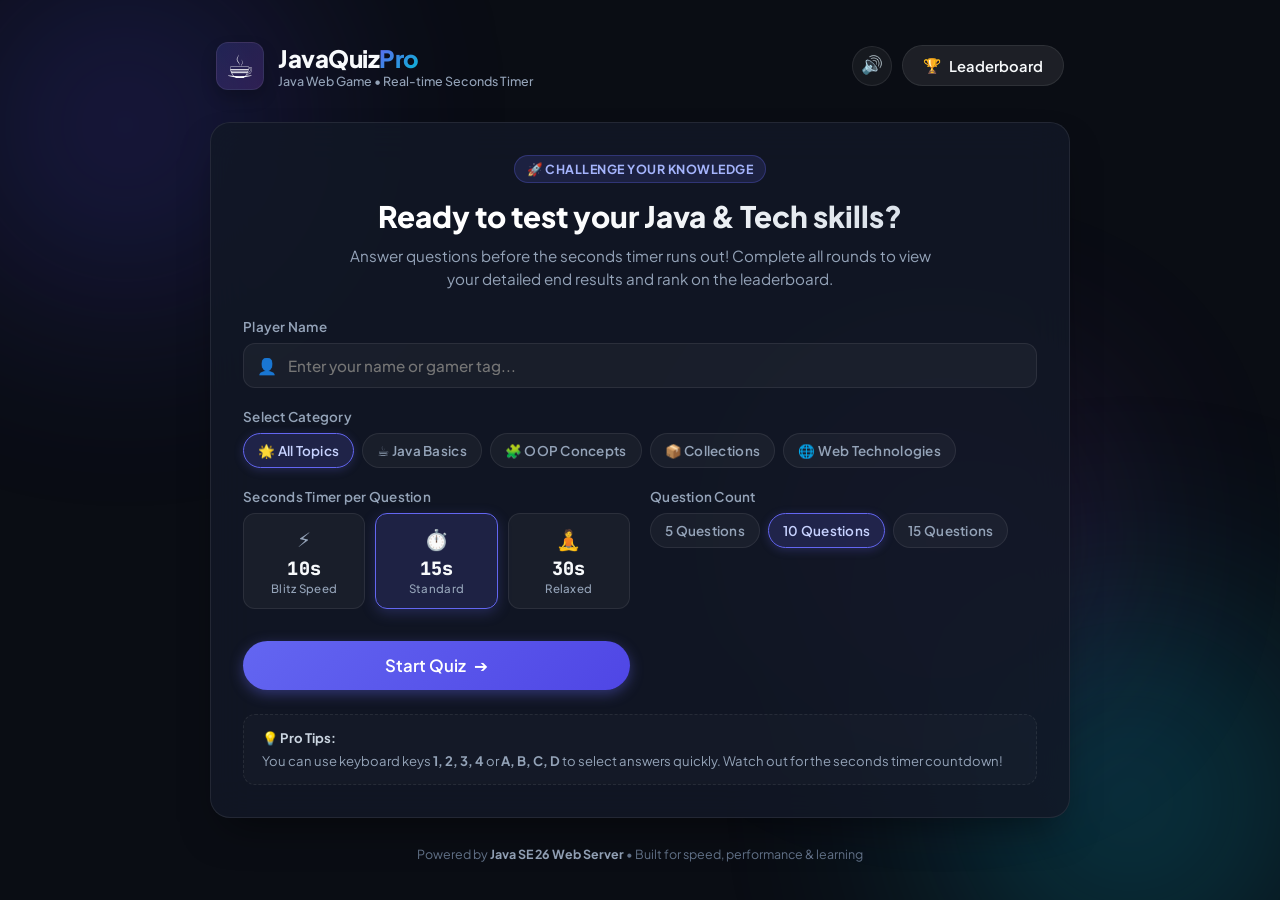
==== web/index.html @ d470b8bb "Initial commit: Java Quiz Game Web App with seconds timer and end results" ====
<!DOCTYPE html>
<html lang="en">
<head>
  <meta charset="UTF-8">
  <meta name="viewport" content="width=device-width, initial-scale=1.0">
  <title>Java Quiz Master | Interactive Web Quiz Game</title>
  <link rel="stylesheet" href="style.css">
  <link rel="preconnect" href="https://fonts.googleapis.com">
  <link rel="preconnect" href="https://fonts.gstatic.com" crossorigin>
  <link href="https://fonts.googleapis.com/css2?family=Plus+Jakarta+Sans:wght@400;500;600;700;800&family=JetBrains+Mono:wght@400;600&display=swap" rel="stylesheet">
</head>
<body>
  <!-- Background Ambient Glows -->
  <div class="ambient-glow glow-1"></div>
  <div class="ambient-glow glow-2"></div>
  <div class="ambient-glow glow-3"></div>

  <!-- Confetti Canvas -->
  <canvas id="confetti-canvas"></canvas>

  <div class="app-container">
    <!-- Header -->
    <header class="app-header">
      <div class="brand">
        <div class="brand-icon">☕</div>
        <div class="brand-text">
          <h1>JavaQuiz<span class="highlight">Pro</span></h1>
          <p class="tagline">Java Web Game • Real-time Seconds Timer</p>
        </div>
      </div>
      <div class="header-controls">
        <button id="sound-btn" class="icon-btn" title="Toggle Sound (Mute/Unmute)">
          <span class="icon" id="sound-icon">🔊</span>
        </button>
        <button id="leaderboard-btn" class="pill-btn secondary" title="View High Scores">
          <span>🏆</span> Leaderboard
        </button>
      </div>
    </header>

    <!-- Main Content Area -->
    <main class="main-card">
      
      <!-- ================= SCREEN 1: WELCOME / CONFIG ================= -->
      <section id="screen-welcome" class="screen active">
        <div class="welcome-hero">
          <span class="badge hero-badge">🚀 Challenge Your Knowledge</span>
          <h2>Ready to test your Java & Tech skills?</h2>
          <p>Answer questions before the seconds timer runs out! Complete all rounds to view your detailed end results and rank on the leaderboard.</p>
        </div>

        <form id="quiz-config-form" class="config-grid">
          <!-- Player Name -->
          <div class="config-group full-width">
            <label for="player-name">Player Name</label>
            <div class="input-wrapper">
              <span class="input-icon">👤</span>
              <input type="text" id="player-name" placeholder="Enter your name or gamer tag..." maxlength="24" autocomplete="off" required>
            </div>
          </div>

          <!-- Category Selection -->
          <div class="config-group full-width">
            <label>Select Category</label>
            <div class="category-chips" id="category-selector">
              <label class="chip">
                <input type="radio" name="category" value="All" checked>
                <span class="chip-label">🌟 All Topics</span>
              </label>
              <label class="chip">
                <input type="radio" name="category" value="Java Basics">
                <span class="chip-label">☕ Java Basics</span>
              </label>
              <label class="chip">
                <input type="radio" name="category" value="OOP Concepts">
                <span class="chip-label">🧩 OOP Concepts</span>
              </label>
              <label class="chip">
                <input type="radio" name="category" value="Collections">
                <span class="chip-label">📦 Collections</span>
              </label>
              <label class="chip">
                <input type="radio" name="category" value="Web Technologies">
                <span class="chip-label">🌐 Web Technologies</span>
              </label>
            </div>
          </div>

          <!-- Timer Setting -->
          <div class="config-group">
            <label>Seconds Timer per Question</label>
            <div class="timer-mode-selector">
              <label class="timer-card">
                <input type="radio" name="timer-seconds" value="10">
                <div class="card-inner">
                  <span class="timer-icon">⚡</span>
                  <span class="timer-time">10s</span>
                  <span class="timer-desc">Blitz Speed</span>
                </div>
              </label>
              <label class="timer-card">
                <input type="radio" name="timer-seconds" value="15" checked>
                <div class="card-inner">
                  <span class="timer-icon">⏱️</span>
                  <span class="timer-time">15s</span>
                  <span class="timer-desc">Standard</span>
                </div>
              </label>
              <label class="timer-card">
                <input type="radio" name="timer-seconds" value="30">
                <div class="card-inner">
                  <span class="timer-icon">🧘</span>
                  <span class="timer-time">30s</span>
                  <span class="timer-desc">Relaxed</span>
                </div>
              </label>
            </div>
          </div>

          <!-- Question Count -->
          <div class="config-group">
            <label>Question Count</label>
            <div class="count-selector">
              <label class="chip count-chip">
                <input type="radio" name="question-count" value="5">
                <span class="chip-label">5 Questions</span>
              </label>
              <label class="chip count-chip">
                <input type="radio" name="question-count" value="10" checked>
                <span class="chip-label">10 Questions</span>
              </label>
              <label class="chip count-chip">
                <input type="radio" name="question-count" value="15">
                <span class="chip-label">15 Questions</span>
              </label>
            </div>
          </div>

          <!-- Submit Button -->
          <div class="action-row full-width">
            <button type="submit" id="start-btn" class="pill-btn primary pulse-btn">
              <span>Start Quiz</span> <span class="arrow">➔</span>
            </button>
          </div>
        </form>

        <div class="tips-box">
          <div class="tips-title">💡 Pro Tips:</div>
          <p>You can use keyboard keys <strong>1, 2, 3, 4</strong> or <strong>A, B, C, D</strong> to select answers quickly. Watch out for the seconds timer countdown!</p>
        </div>
      </section>

      <!-- ================= SCREEN 2: ACTIVE QUIZ ================= -->
      <section id="screen-quiz" class="screen">
        <!-- Top Status Bar -->
        <div class="quiz-top-bar">
          <div class="progress-info">
            <span class="badge" id="quiz-category-badge">Java Basics</span>
            <span class="question-tracker">Question <strong id="current-q-num">1</strong> / <span id="total-q-num">10</span></span>
          </div>

          <!-- Seconds Timer Ring -->
          <div class="timer-container" id="timer-box" title="Remaining Seconds">
            <svg class="timer-svg" viewBox="0 0 80 80">
              <circle class="timer-circle-bg" cx="40" cy="40" r="34"></circle>
              <circle id="timer-progress-circle" class="timer-circle-fg" cx="40" cy="40" r="34"></circle>
            </svg>
            <div class="timer-center-text">
              <span id="timer-seconds-display">15</span>
              <span class="timer-unit">sec</span>
            </div>
          </div>

          <!-- Current Score Counter -->
          <div class="score-tracker">
            <span class="score-label">Score</span>
            <span class="score-value" id="live-score">0</span>
          </div>
        </div>

        <!-- Overall Progress Bar -->
        <div class="progress-bar-container">
          <div class="progress-bar-fill" id="progress-bar-fill" style="width: 0%"></div>
        </div>

        <!-- Question Card -->
        <div class="question-card">
          <div class="question-content">
            <h3 id="question-text">Loading question...</h3>
          </div>

          <!-- Options Container -->
          <div class="options-grid" id="options-container">
            <!-- Dynamically populated options -->
          </div>

          <!-- Explanation Banner (Shown after answering or timeout) -->
          <div id="explanation-box" class="explanation-box hidden">
            <div class="explanation-header">
              <span id="explanation-icon">💡</span>
              <span id="explanation-title">Explanation</span>
            </div>
            <p id="explanation-text"></p>
          </div>
        </div>

        <!-- Quiz Footer Controls -->
        <div class="quiz-footer">
          <div class="quiz-hint" id="quiz-hint-text">
            <span>⌨️ Press 1-4 or click an option</span>
          </div>
          <button id="next-btn" class="pill-btn primary" disabled>
            <span id="next-btn-text">Next Question</span> <span class="arrow">➔</span>
          </button>
        </div>
      </section>

      <!-- ================= SCREEN 3: END RESULT ================= -->
      <section id="screen-result" class="screen">
        <div class="result-header">
          <div class="result-badge-container">
            <div class="result-trophy" id="result-trophy-emoji">🏆</div>
          </div>
          <h2 id="result-title">Quiz Completed!</h2>
          <p id="result-subtitle">Here is your complete performance breakdown.</p>
        </div>

        <!-- Result Circle & Performance -->
        <div class="result-score-overview">
          <div class="result-circle-box">
            <svg class="result-svg" viewBox="0 0 140 140">
              <circle class="result-circle-bg" cx="70" cy="70" r="58"></circle>
              <circle id="result-circle-fg" class="result-circle-fg" cx="70" cy="70" r="58"></circle>
            </svg>
            <div class="result-circle-content">
              <span id="result-percentage-display" class="percent-val">0%</span>
              <span class="percent-label">Accuracy</span>
            </div>
          </div>

          <div class="result-summary-text">
            <div class="player-greeting">Well done, <strong id="result-player-name">Player</strong>!</div>
            <div class="performance-tag" id="performance-tag">Java Master</div>
            <p id="performance-feedback">You demonstrated deep understanding of the concepts!</p>
          </div>
        </div>

        <!-- Result Stats Cards -->
        <div class="stats-grid">
          <div class="stat-card">
            <span class="stat-icon">🎯</span>
            <div class="stat-info">
              <span class="stat-value" id="stat-score">0 / 0</span>
              <span class="stat-label">Final Score</span>
            </div>
          </div>
          <div class="stat-card correct">
            <span class="stat-icon">✅</span>
            <div class="stat-info">
              <span class="stat-value" id="stat-correct">0</span>
              <span class="stat-label">Correct</span>
            </div>
          </div>
          <div class="stat-card wrong">
            <span class="stat-icon">❌</span>
            <div class="stat-info">
              <span class="stat-value" id="stat-wrong">0</span>
              <span class="stat-label">Incorrect</span>
            </div>
          </div>
          <div class="stat-card timeout">
            <span class="stat-icon">⏰</span>
            <div class="stat-info">
              <span class="stat-value" id="stat-timeout">0</span>
              <span class="stat-label">Timed Out</span>
            </div>
          </div>
          <div class="stat-card">
            <span class="stat-icon">⏱️</span>
            <div class="stat-info">
              <span class="stat-value" id="stat-total-time">0s</span>
              <span class="stat-label">Total Time</span>
            </div>
          </div>
          <div class="stat-card">
            <span class="stat-icon">⚡</span>
            <div class="stat-info">
              <span class="stat-value" id="stat-avg-time">0s</span>
              <span class="stat-label">Avg / Question</span>
            </div>
          </div>
        </div>

        <!-- Result Actions -->
        <div class="result-actions">
          <button id="restart-btn" class="pill-btn primary">
            <span>🔄 Play Again</span>
          </button>
          <button id="toggle-review-btn" class="pill-btn secondary">
            <span>📝 Review Answers</span>
          </button>
          <button id="share-result-btn" class="pill-btn outline">
            <span>📋 Copy Result</span>
          </button>
        </div>

        <!-- Detailed Review Section -->
        <div id="review-container" class="review-container hidden">
          <h3 class="review-title">📋 Question-by-Question Detailed Review</h3>
          <div id="review-list" class="review-list">
            <!-- Dynamically populated question reviews -->
          </div>
        </div>
      </section>

    </main>

    <!-- Leaderboard Modal -->
    <div id="leaderboard-modal" class="modal-overlay hidden">
      <div class="modal-box">
        <div class="modal-header">
          <div class="modal-title">
            <span>🏆</span> Top Hall of Fame
          </div>
          <button id="close-modal-btn" class="icon-btn close-btn" title="Close">&times;</button>
        </div>
        <div class="modal-body">
          <table class="leaderboard-table">
            <thead>
              <tr>
                <th>Rank</th>
                <th>Player</th>
                <th>Category</th>
                <th>Score</th>
                <th>Time</th>
              </tr>
            </thead>
            <tbody id="leaderboard-rows">
              <tr><td colspan="5" style="text-align:center">Loading scores...</td></tr>
            </tbody>
          </table>
        </div>
        <div class="modal-footer">
          <button id="refresh-leaderboard-btn" class="pill-btn outline small">🔄 Refresh</button>
          <button id="modal-ok-btn" class="pill-btn primary small">Done</button>
        </div>
      </div>
    </div>

    <!-- Toast Notification -->
    <div id="toast" class="toast hidden">Score copied to clipboard!</div>

    <!-- Footer -->
    <footer class="app-footer">
      <p>Powered by <strong>Java SE 26 Web Server</strong> • Built for speed, performance & learning</p>
    </footer>
  </div>

  <script src="app.js"></script>
</body>
</html>
---- web/style.css ----
/* ===================================================
   JAVA QUIZ MASTER - MODERN RESPONSIVE STYLESHEET
   =================================================== */

:root {
  --bg-dark: #0a0d14;
  --bg-card: rgba(18, 24, 38, 0.85);
  --bg-card-hover: rgba(26, 35, 55, 0.95);
  --border-card: rgba(255, 255, 255, 0.08);
  --border-focus: #6366f1;

  --primary: #6366f1;
  --primary-hover: #4f46e5;
  --primary-glow: rgba(99, 102, 241, 0.4);

  --accent-cyan: #06b6d4;
  --accent-purple: #a855f7;

  --success: #10b981;
  --success-glow: rgba(16, 185, 129, 0.35);
  --success-bg: rgba(16, 185, 129, 0.12);

  --danger: #ef4444;
  --danger-glow: rgba(239, 68, 68, 0.35);
  --danger-bg: rgba(239, 68, 68, 0.12);

  --warning: #f59e0b;
  --warning-bg: rgba(245, 158, 11, 0.12);

  --text-main: #f8fafc;
  --text-muted: #94a3b8;
  --text-dim: #64748b;

  --font-sans: 'Plus Jakarta Sans', system-ui, -apple-system, sans-serif;
  --font-mono: 'JetBrains Mono', monospace;
  --radius-lg: 20px;
  --radius-md: 12px;
  --radius-sm: 8px;
  --radius-full: 9999px;
  --transition: all 0.25s cubic-bezier(0.4, 0, 0.2, 1);
}

*, *::before, *::after {
  box-sizing: border-box;
  margin: 0;
  padding: 0;
}

body {
  font-family: var(--font-sans);
  background-color: var(--bg-dark);
  color: var(--text-main);
  min-height: 100vh;
  display: flex;
  justify-content: center;
  align-items: center;
  padding: 24px 16px;
  overflow-x: hidden;
  position: relative;
}

/* Background Ambient Glows */
.ambient-glow {
  position: fixed;
  border-radius: 50%;
  filter: blur(120px);
  pointer-events: none;
  z-index: 0;
  opacity: 0.45;
}

.glow-1 {
  width: 450px;
  height: 450px;
  background: radial-gradient(circle, #4f46e5 0%, transparent 70%);
  top: -100px;
  left: -100px;
}

.glow-2 {
  width: 500px;
  height: 500px;
  background: radial-gradient(circle, #06b6d4 0%, transparent 70%);
  bottom: -150px;
  right: -100px;
}

.glow-3 {
  width: 350px;
  height: 350px;
  background: radial-gradient(circle, #a855f7 0%, transparent 70%);
  top: 40%;
  left: 60%;
}

/* Confetti Canvas */
#confetti-canvas {
  position: fixed;
  top: 0;
  left: 0;
  width: 100%;
  height: 100%;
  pointer-events: none;
  z-index: 1000;
}

/* App Container */
.app-container {
  position: relative;
  z-index: 10;
  width: 100%;
  max-width: 860px;
  display: flex;
  flex-direction: column;
  gap: 20px;
}

/* Header */
.app-header {
  display: flex;
  justify-content: space-between;
  align-items: center;
  padding: 12px 6px;
}

.brand {
  display: flex;
  align-items: center;
  gap: 14px;
}

.brand-icon {
  font-size: 2rem;
  width: 48px;
  height: 48px;
  display: flex;
  align-items: center;
  justify-content: center;
  background: linear-gradient(135deg, rgba(99, 102, 241, 0.2), rgba(168, 85, 247, 0.2));
  border: 1px solid var(--border-card);
  border-radius: var(--radius-md);
  box-shadow: 0 8px 16px rgba(0, 0, 0, 0.2);
}

.brand-text h1 {
  font-size: 1.5rem;
  font-weight: 800;
  letter-spacing: -0.02em;
}

.brand-text .highlight {
  background: linear-gradient(135deg, #6366f1, #06b6d4);
  -webkit-background-clip: text;
  -webkit-text-fill-color: transparent;
}

.brand-text .tagline {
  font-size: 0.78rem;
  color: var(--text-muted);
  font-weight: 500;
}

.header-controls {
  display: flex;
  align-items: center;
  gap: 10px;
}

/* Buttons */
.pill-btn {
  display: inline-flex;
  align-items: center;
  justify-content: center;
  gap: 8px;
  padding: 10px 20px;
  border-radius: var(--radius-full);
  font-family: var(--font-sans);
  font-size: 0.92rem;
  font-weight: 600;
  cursor: pointer;
  border: none;
  transition: var(--transition);
  outline: none;
}

.pill-btn.primary {
  background: linear-gradient(135deg, #6366f1, #4f46e5);
  color: #fff;
  box-shadow: 0 4px 14px var(--primary-glow);
}

.pill-btn.primary:hover:not(:disabled) {
  background: linear-gradient(135deg, #4f46e5, #4338ca);
  transform: translateY(-2px);
  box-shadow: 0 6px 20px rgba(99, 102, 241, 0.5);
}

.pill-btn.primary:disabled {
  opacity: 0.4;
  cursor: not-allowed;
  transform: none;
  box-shadow: none;
}

.pill-btn.secondary {
  background: rgba(255, 255, 255, 0.08);
  color: var(--text-main);
  border: 1px solid var(--border-card);
}

.pill-btn.secondary:hover {
  background: rgba(255, 255, 255, 0.14);
  border-color: rgba(255, 255, 255, 0.18);
  transform: translateY(-1px);
}

.pill-btn.outline {
  background: transparent;
  color: var(--text-muted);
  border: 1px solid var(--border-card);
}

.pill-btn.outline:hover {
  color: var(--text-main);
  border-color: var(--primary);
  background: rgba(99, 102, 241, 0.08);
}

.pill-btn.small {
  padding: 6px 14px;
  font-size: 0.82rem;
}

.pulse-btn {
  animation: pulse-glow 2.5s infinite;
}

@keyframes pulse-glow {
  0%, 100% { box-shadow: 0 4px 16px var(--primary-glow); }
  50% { box-shadow: 0 6px 26px rgba(99, 102, 241, 0.7); }
}

.icon-btn {
  width: 40px;
  height: 40px;
  border-radius: 50%;
  border: 1px solid var(--border-card);
  background: rgba(255, 255, 255, 0.05);
  color: var(--text-main);
  display: flex;
  align-items: center;
  justify-content: center;
  cursor: pointer;
  font-size: 1.1rem;
  transition: var(--transition);
}

.icon-btn:hover {
  background: rgba(255, 255, 255, 0.12);
  transform: scale(1.05);
}

/* Main Glass Card */
.main-card {
  background: var(--bg-card);
  backdrop-filter: blur(20px);
  -webkit-backdrop-filter: blur(20px);
  border: 1px solid var(--border-card);
  border-radius: var(--radius-lg);
  padding: 32px;
  box-shadow: 0 20px 40px -15px rgba(0, 0, 0, 0.5);
  min-height: 480px;
  display: flex;
  flex-direction: column;
}

/* Screens Visibility */
.screen {
  display: none;
  animation: fadeIn 0.35s cubic-bezier(0.16, 1, 0.3, 1) forwards;
}

.screen.active {
  display: block;
}

@keyframes fadeIn {
  from { opacity: 0; transform: translateY(8px); }
  to { opacity: 1; transform: translateY(0); }
}

/* Badges */
.badge {
  display: inline-flex;
  align-items: center;
  gap: 6px;
  padding: 5px 12px;
  border-radius: var(--radius-full);
  font-size: 0.78rem;
  font-weight: 700;
  text-transform: uppercase;
  letter-spacing: 0.04em;
  background: rgba(99, 102, 241, 0.15);
  color: #a5b4fc;
  border: 1px solid rgba(99, 102, 241, 0.3);
}

.hero-badge {
  margin-bottom: 14px;
}

/* SCREEN 1: WELCOME */
.welcome-hero {
  text-align: center;
  margin-bottom: 28px;
}

.welcome-hero h2 {
  font-size: 1.85rem;
  font-weight: 800;
  margin-bottom: 10px;
  background: linear-gradient(135deg, #ffffff 40%, #cbd5e1);
  -webkit-background-clip: text;
  -webkit-text-fill-color: transparent;
}

.welcome-hero p {
  color: var(--text-muted);
  font-size: 0.95rem;
  max-width: 600px;
  margin: 0 auto;
  line-height: 1.5;
}

.config-grid {
  display: grid;
  grid-template-columns: 1fr 1fr;
  gap: 20px;
}

.config-group {
  display: flex;
  flex-direction: column;
  gap: 8px;
}

.config-group.full-width {
  grid-column: 1 / -1;
}

.config-group label {
  font-size: 0.84rem;
  font-weight: 600;
  color: var(--text-muted);
  letter-spacing: 0.02em;
}

/* Input Wrapper */
.input-wrapper {
  position: relative;
  display: flex;
  align-items: center;
}

.input-icon {
  position: absolute;
  left: 14px;
  font-size: 1rem;
  pointer-events: none;
}

.input-wrapper input {
  width: 100%;
  padding: 12px 14px 12px 44px;
  background: rgba(255, 255, 255, 0.04);
  border: 1px solid var(--border-card);
  border-radius: var(--radius-md);
  color: var(--text-main);
  font-family: var(--font-sans);
  font-size: 0.95rem;
  font-weight: 500;
  transition: var(--transition);
}

.input-wrapper input:focus {
  outline: none;
  border-color: var(--primary);
  box-shadow: 0 0 0 3px rgba(99, 102, 241, 0.25);
  background: rgba(255, 255, 255, 0.07);
}

/* Chips Selection */
.category-chips, .count-selector {
  display: flex;
  flex-wrap: wrap;
  gap: 8px;
}

.chip input {
  display: none;
}

.chip-label {
  display: inline-flex;
  align-items: center;
  padding: 8px 14px;
  background: rgba(255, 255, 255, 0.04);
  border: 1px solid var(--border-card);
  border-radius: var(--radius-full);
  font-size: 0.84rem;
  font-weight: 600;
  color: var(--text-muted);
  cursor: pointer;
  transition: var(--transition);
}

.chip:hover .chip-label {
  background: rgba(255, 255, 255, 0.09);
  color: var(--text-main);
  border-color: rgba(255, 255, 255, 0.16);
}

.chip input:checked + .chip-label {
  background: rgba(99, 102, 241, 0.18);
  border-color: var(--primary);
  color: #c7d2fe;
  box-shadow: 0 2px 10px rgba(99, 102, 241, 0.25);
}

/* Timer Mode Selector */
.timer-mode-selector {
  display: grid;
  grid-template-columns: repeat(3, 1fr);
  gap: 10px;
}

.timer-card input {
  display: none;
}

.timer-card .card-inner {
  display: flex;
  flex-direction: column;
  align-items: center;
  justify-content: center;
  padding: 12px 8px;
  background: rgba(255, 255, 255, 0.04);
  border: 1px solid var(--border-card);
  border-radius: var(--radius-md);
  cursor: pointer;
  transition: var(--transition);
  text-align: center;
}

.timer-card:hover .card-inner {
  background: rgba(255, 255, 255, 0.08);
  border-color: rgba(255, 255, 255, 0.18);
}

.timer-card input:checked + .card-inner {
  background: rgba(99, 102, 241, 0.16);
  border-color: var(--primary);
  box-shadow: 0 4px 14px rgba(99, 102, 241, 0.25);
}

.timer-card .timer-icon {
  font-size: 1.25rem;
  margin-bottom: 4px;
}

.timer-card .timer-time {
  font-size: 1.15rem;
  font-weight: 800;
  color: var(--text-main);
  font-family: var(--font-mono);
}

.timer-card .timer-desc {
  font-size: 0.72rem;
  color: var(--text-muted);
  font-weight: 500;
}

.action-row {
  margin-top: 12px;
}

.action-row .pill-btn {
  width: 100%;
  padding: 14px;
  font-size: 1.05rem;
}

.tips-box {
  margin-top: 24px;
  padding: 14px 18px;
  background: rgba(255, 255, 255, 0.02);
  border: 1px dashed var(--border-card);
  border-radius: var(--radius-md);
  font-size: 0.82rem;
  color: var(--text-muted);
  line-height: 1.4;
}

.tips-title {
  color: #cbd5e1;
  font-weight: 700;
  margin-bottom: 4px;
}

/* ===================================================
   SCREEN 2: ACTIVE QUIZ & TIMER
   =================================================== */

.quiz-top-bar {
  display: flex;
  justify-content: space-between;
  align-items: center;
  margin-bottom: 16px;
  padding-bottom: 14px;
  border-bottom: 1px solid var(--border-card);
}

.progress-info {
  display: flex;
  flex-direction: column;
  gap: 6px;
}

.question-tracker {
  font-size: 0.9rem;
  color: var(--text-muted);
}

.question-tracker strong {
  color: var(--text-main);
  font-size: 1.05rem;
}

/* SECONDS TIMER RING */
.timer-container {
  position: relative;
  width: 76px;
  height: 76px;
  display: flex;
  align-items: center;
  justify-content: center;
}

.timer-svg {
  width: 100%;
  height: 100%;
  transform: rotate(-90deg);
}

.timer-circle-bg {
  fill: none;
  stroke: rgba(255, 255, 255, 0.08);
  stroke-width: 6;
}

.timer-circle-fg {
  fill: none;
  stroke: var(--success);
  stroke-width: 6;
  stroke-linecap: round;
  stroke-dasharray: 213.6; /* 2 * PI * 34 */
  stroke-dashoffset: 0;
  transition: stroke-dashoffset 0.95s linear, stroke 0.4s ease;
  filter: drop-shadow(0 0 6px var(--success-glow));
}

.timer-center-text {
  position: absolute;
  display: flex;
  flex-direction: column;
  align-items: center;
  justify-content: center;
  pointer-events: none;
}

#timer-seconds-display {
  font-size: 1.35rem;
  font-weight: 800;
  font-family: var(--font-mono);
  color: var(--text-main);
  line-height: 1;
}

.timer-unit {
  font-size: 0.65rem;
  font-weight: 600;
  color: var(--text-muted);
  text-transform: uppercase;
}

/* Timer warning states */
.timer-container.warning .timer-circle-fg {
  stroke: var(--warning);
  filter: drop-shadow(0 0 8px rgba(245, 158, 11, 0.5));
}
.timer-container.warning #timer-seconds-display {
  color: var(--warning);
}

.timer-container.danger .timer-circle-fg {
  stroke: var(--danger);
  filter: drop-shadow(0 0 12px rgba(239, 68, 68, 0.7));
}
.timer-container.danger #timer-seconds-display {
  color: var(--danger);
  animation: timer-pulse 0.6s infinite alternate;
}

@keyframes timer-pulse {
  from { transform: scale(1); }
  to { transform: scale(1.18); }
}

/* Score Tracker */
.score-tracker {
  display: flex;
  flex-direction: column;
  align-items: flex-end;
}

.score-label {
  font-size: 0.72rem;
  font-weight: 700;
  color: var(--text-muted);
  text-transform: uppercase;
  letter-spacing: 0.05em;
}

.score-value {
  font-size: 1.4rem;
  font-weight: 800;
  font-family: var(--font-mono);
  color: var(--accent-cyan);
}

/* Overall Progress Bar */
.progress-bar-container {
  width: 100%;
  height: 6px;
  background: rgba(255, 255, 255, 0.06);
  border-radius: var(--radius-full);
  margin-bottom: 24px;
  overflow: hidden;
}

.progress-bar-fill {
  height: 100%;
  background: linear-gradient(90deg, #6366f1, #06b6d4);
  border-radius: var(--radius-full);
  transition: width 0.35s ease;
}

/* Question Content */
.question-card {
  display: flex;
  flex-direction: column;
  gap: 20px;
}

.question-content h3 {
  font-size: 1.25rem;
  font-weight: 700;
  line-height: 1.45;
  color: #ffffff;
}

/* Options Grid */
.options-grid {
  display: grid;
  grid-template-columns: 1fr;
  gap: 12px;
}

.option-btn {
  display: flex;
  align-items: center;
  gap: 14px;
  padding: 14px 18px;
  background: rgba(255, 255, 255, 0.035);
  border: 1px solid var(--border-card);
  border-radius: var(--radius-md);
  color: var(--text-main);
  font-family: var(--font-sans);
  font-size: 0.95rem;
  font-weight: 500;
  cursor: pointer;
  text-align: left;
  transition: var(--transition);
  position: relative;
  overflow: hidden;
}

.option-btn:hover:not(:disabled) {
  background: var(--bg-card-hover);
  border-color: rgba(99, 102, 241, 0.4);
  transform: translateX(4px);
}

.option-letter {
  display: inline-flex;
  align-items: center;
  justify-content: center;
  width: 32px;
  height: 32px;
  background: rgba(255, 255, 255, 0.08);
  border-radius: 50%;
  font-weight: 700;
  font-size: 0.85rem;
  font-family: var(--font-mono);
  color: #c7d2fe;
  flex-shrink: 0;
  transition: var(--transition);
}

.option-text {
  flex-grow: 1;
  line-height: 1.35;
}

.option-status-icon {
  font-size: 1.2rem;
  opacity: 0;
  transform: scale(0.5);
  transition: var(--transition);
}

/* Option States */
.option-btn.correct {
  background: var(--success-bg) !important;
  border-color: var(--success) !important;
  box-shadow: 0 0 16px var(--success-glow);
}
.option-btn.correct .option-letter {
  background: var(--success);
  color: #ffffff;
}
.option-btn.correct .option-status-icon {
  opacity: 1;
  transform: scale(1);
  color: var(--success);
}

.option-btn.wrong {
  background: var(--danger-bg) !important;
  border-color: var(--danger) !important;
  box-shadow: 0 0 16px var(--danger-glow);
}
.option-btn.wrong .option-letter {
  background: var(--danger);
  color: #ffffff;
}
.option-btn.wrong .option-status-icon {
  opacity: 1;
  transform: scale(1);
  color: var(--danger);
}

.option-btn:disabled {
  cursor: default;
}

/* Explanation Box */
.explanation-box {
  padding: 16px;
  background: rgba(99, 102, 241, 0.08);
  border-left: 4px solid var(--primary);
  border-radius: var(--radius-sm);
  font-size: 0.88rem;
  line-height: 1.5;
  color: #e2e8f0;
  animation: fadeIn 0.3s ease;
}

.explanation-header {
  display: flex;
  align-items: center;
  gap: 8px;
  font-weight: 700;
  color: #a5b4fc;
  margin-bottom: 6px;
  font-size: 0.82rem;
  text-transform: uppercase;
  letter-spacing: 0.04em;
}

/* Quiz Footer Controls */
.quiz-footer {
  display: flex;
  justify-content: space-between;
  align-items: center;
  margin-top: 24px;
  padding-top: 18px;
  border-top: 1px solid var(--border-card);
}

.quiz-hint {
  font-size: 0.82rem;
  color: var(--text-dim);
}

/* ===================================================
   SCREEN 3: END RESULT
   =================================================== */

.result-header {
  text-align: center;
  margin-bottom: 24px;
}

.result-badge-container {
  display: inline-flex;
  margin-bottom: 12px;
}

.result-trophy {
  font-size: 3.5rem;
  filter: drop-shadow(0 6px 14px rgba(245, 158, 11, 0.4));
  animation: bounce 2s infinite ease-in-out;
}

@keyframes bounce {
  0%, 100% { transform: translateY(0); }
  50% { transform: translateY(-8px); }
}

.result-header h2 {
  font-size: 2rem;
  font-weight: 800;
  background: linear-gradient(135deg, #ffffff 40%, #cbd5e1);
  -webkit-background-clip: text;
  -webkit-text-fill-color: transparent;
  margin-bottom: 6px;
}

.result-header p {
  color: var(--text-muted);
  font-size: 0.92rem;
}

/* Result Score Overview */
.result-score-overview {
  display: flex;
  align-items: center;
  justify-content: center;
  gap: 32px;
  padding: 24px;
  background: rgba(255, 255, 255, 0.03);
  border: 1px solid var(--border-card);
  border-radius: var(--radius-lg);
  margin-bottom: 24px;
}

.result-circle-box {
  position: relative;
  width: 140px;
  height: 140px;
  flex-shrink: 0;
}

.result-svg {
  width: 100%;
  height: 100%;
  transform: rotate(-90deg);
}

.result-circle-bg {
  fill: none;
  stroke: rgba(255, 255, 255, 0.08);
  stroke-width: 10;
}

.result-circle-fg {
  fill: none;
  stroke: var(--primary);
  stroke-width: 10;
  stroke-linecap: round;
  stroke-dasharray: 364.4; /* 2 * PI * 58 */
  stroke-dashoffset: 364.4;
  transition: stroke-dashoffset 1.4s cubic-bezier(0.16, 1, 0.3, 1), stroke 0.4s ease;
  filter: drop-shadow(0 0 12px var(--primary-glow));
}

.result-circle-content {
  position: absolute;
  top: 0;
  left: 0;
  width: 100%;
  height: 100%;
  display: flex;
  flex-direction: column;
  align-items: center;
  justify-content: center;
}

.percent-val {
  font-size: 1.9rem;
  font-weight: 800;
  font-family: var(--font-mono);
  color: #ffffff;
  line-height: 1;
}

.percent-label {
  font-size: 0.72rem;
  font-weight: 600;
  color: var(--text-muted);
  text-transform: uppercase;
  margin-top: 4px;
}

.result-summary-text {
  display: flex;
  flex-direction: column;
  gap: 8px;
}

.player-greeting {
  font-size: 1.1rem;
  color: #cbd5e1;
}

.performance-tag {
  display: inline-block;
  align-self: flex-start;
  font-size: 0.85rem;
  font-weight: 800;
  text-transform: uppercase;
  letter-spacing: 0.05em;
  padding: 4px 12px;
  border-radius: var(--radius-full);
  background: linear-gradient(135deg, rgba(99, 102, 241, 0.3), rgba(6, 182, 212, 0.3));
  border: 1px solid rgba(99, 102, 241, 0.4);
  color: #e0e7ff;
}

#performance-feedback {
  font-size: 0.9rem;
  color: var(--text-muted);
  line-height: 1.45;
}

/* Stats Grid */
.stats-grid {
  display: grid;
  grid-template-columns: repeat(3, 1fr);
  gap: 14px;
  margin-bottom: 24px;
}

.stat-card {
  display: flex;
  align-items: center;
  gap: 12px;
  padding: 14px;
  background: rgba(255, 255, 255, 0.03);
  border: 1px solid var(--border-card);
  border-radius: var(--radius-md);
}

.stat-card .stat-icon {
  font-size: 1.4rem;
}

.stat-card .stat-info {
  display: flex;
  flex-direction: column;
}

.stat-card .stat-value {
  font-size: 1.15rem;
  font-weight: 800;
  font-family: var(--font-mono);
  color: #ffffff;
}

.stat-card.correct .stat-value { color: var(--success); }
.stat-card.wrong .stat-value { color: var(--danger); }
.stat-card.timeout .stat-value { color: var(--warning); }

.stat-card .stat-label {
  font-size: 0.72rem;
  color: var(--text-muted);
  font-weight: 500;
}

/* Result Actions */
.result-actions {
  display: flex;
  gap: 12px;
  justify-content: center;
  flex-wrap: wrap;
}

.result-actions .pill-btn {
  flex: 1;
  min-width: 170px;
  padding: 12px 20px;
}

/* Review Section */
.review-container {
  margin-top: 28px;
  padding-top: 24px;
  border-top: 1px solid var(--border-card);
  animation: fadeIn 0.3s ease;
}

.review-title {
  font-size: 1.15rem;
  font-weight: 700;
  margin-bottom: 16px;
  color: #cbd5e1;
}

.review-list {
  display: flex;
  flex-direction: column;
  gap: 14px;
}

.review-item {
  padding: 16px;
  background: rgba(255, 255, 255, 0.025);
  border: 1px solid var(--border-card);
  border-radius: var(--radius-md);
  display: flex;
  flex-direction: column;
  gap: 10px;
}

.review-item.correct { border-left: 4px solid var(--success); }
.review-item.wrong { border-left: 4px solid var(--danger); }
.review-item.timeout { border-left: 4px solid var(--warning); }

.review-top {
  display: flex;
  justify-content: space-between;
  align-items: center;
}

.review-q-num {
  font-size: 0.8rem;
  font-weight: 700;
  color: var(--text-muted);
  text-transform: uppercase;
}

.review-badge {
  font-size: 0.75rem;
  font-weight: 700;
  padding: 2px 10px;
  border-radius: var(--radius-full);
}

.review-badge.correct { background: var(--success-bg); color: var(--success); }
.review-badge.wrong { background: var(--danger-bg); color: var(--danger); }
.review-badge.timeout { background: var(--warning-bg); color: var(--warning); }

.review-question {
  font-size: 0.95rem;
  font-weight: 600;
  color: #ffffff;
}

.review-answers {
  display: flex;
  flex-direction: column;
  gap: 4px;
  font-size: 0.85rem;
}

.review-answer-row {
  display: flex;
  gap: 6px;
}

.review-answer-row strong {
  min-width: 100px;
  color: var(--text-muted);
}

.review-exp {
  font-size: 0.82rem;
  color: var(--text-muted);
  background: rgba(0, 0, 0, 0.2);
  padding: 8px 12px;
  border-radius: var(--radius-sm);
  line-height: 1.4;
}

/* ===================================================
   MODAL & TOAST
   =================================================== */

.modal-overlay {
  position: fixed;
  top: 0;
  left: 0;
  width: 100%;
  height: 100%;
  background: rgba(0, 0, 0, 0.7);
  backdrop-filter: blur(8px);
  display: flex;
  align-items: center;
  justify-content: center;
  z-index: 2000;
  padding: 16px;
  animation: fadeIn 0.2s ease;
}

.modal-box {
  background: #141b2d;
  border: 1px solid var(--border-card);
  border-radius: var(--radius-lg);
  width: 100%;
  max-width: 560px;
  box-shadow: 0 25px 50px -12px rgba(0, 0, 0, 0.7);
  overflow: hidden;
}

.modal-header {
  display: flex;
  justify-content: space-between;
  align-items: center;
  padding: 18px 24px;
  border-bottom: 1px solid var(--border-card);
}

.modal-title {
  display: flex;
  align-items: center;
  gap: 8px;
  font-size: 1.15rem;
  font-weight: 700;
  color: #ffffff;
}

.close-btn {
  font-size: 1.4rem;
  border: none;
  background: transparent;
  color: var(--text-muted);
}

.close-btn:hover {
  color: #ffffff;
}

.modal-body {
  padding: 16px 24px;
  max-height: 380px;
  overflow-y: auto;
}

.leaderboard-table {
  width: 100%;
  border-collapse: collapse;
  font-size: 0.88rem;
}

.leaderboard-table th {
  text-align: left;
  padding: 10px 8px;
  color: var(--text-muted);
  font-size: 0.75rem;
  text-transform: uppercase;
  letter-spacing: 0.05em;
  border-bottom: 1px solid var(--border-card);
}

.leaderboard-table td {
  padding: 12px 8px;
  border-bottom: 1px solid rgba(255, 255, 255, 0.04);
}

.leaderboard-table tr:hover td {
  background: rgba(255, 255, 255, 0.02);
}

.modal-footer {
  display: flex;
  justify-content: space-between;
  padding: 14px 24px;
  border-top: 1px solid var(--border-card);
  background: rgba(0, 0, 0, 0.15);
}

/* Toast */
.toast {
  position: fixed;
  bottom: 24px;
  left: 50%;
  transform: translateX(-50%);
  background: #1e293b;
  color: #ffffff;
  padding: 12px 24px;
  border-radius: var(--radius-full);
  font-size: 0.88rem;
  font-weight: 600;
  border: 1px solid rgba(255, 255, 255, 0.1);
  box-shadow: 0 10px 25px rgba(0, 0, 0, 0.4);
  z-index: 3000;
  animation: toastIn 0.3s cubic-bezier(0.16, 1, 0.3, 1);
}

@keyframes toastIn {
  from { opacity: 0; transform: translate(-50%, 15px); }
  to { opacity: 1; transform: translate(-50%, 0); }
}

/* Footer */
.app-footer {
  text-align: center;
  font-size: 0.78rem;
  color: var(--text-dim);
  padding: 8px 0;
}

.app-footer strong {
  color: var(--text-muted);
}

.hidden {
  display: none !important;
}

/* ===================================================
   RESPONSIVE DESIGN (Tablets & Mobile)
   =================================================== */

@media (max-width: 640px) {
  body {
    padding: 12px 8px;
  }

  .main-card {
    padding: 20px 16px;
    border-radius: var(--radius-md);
  }

  .config-grid {
    grid-template-columns: 1fr;
  }

  .stats-grid {
    grid-template-columns: repeat(2, 1fr);
  }

  .result-score-overview {
    flex-direction: column;
    text-align: center;
    gap: 16px;
  }

  .performance-tag {
    align-self: center;
  }

  .result-actions .pill-btn {
    width: 100%;
  }

  .quiz-top-bar {
    align-items: flex-start;
  }
}
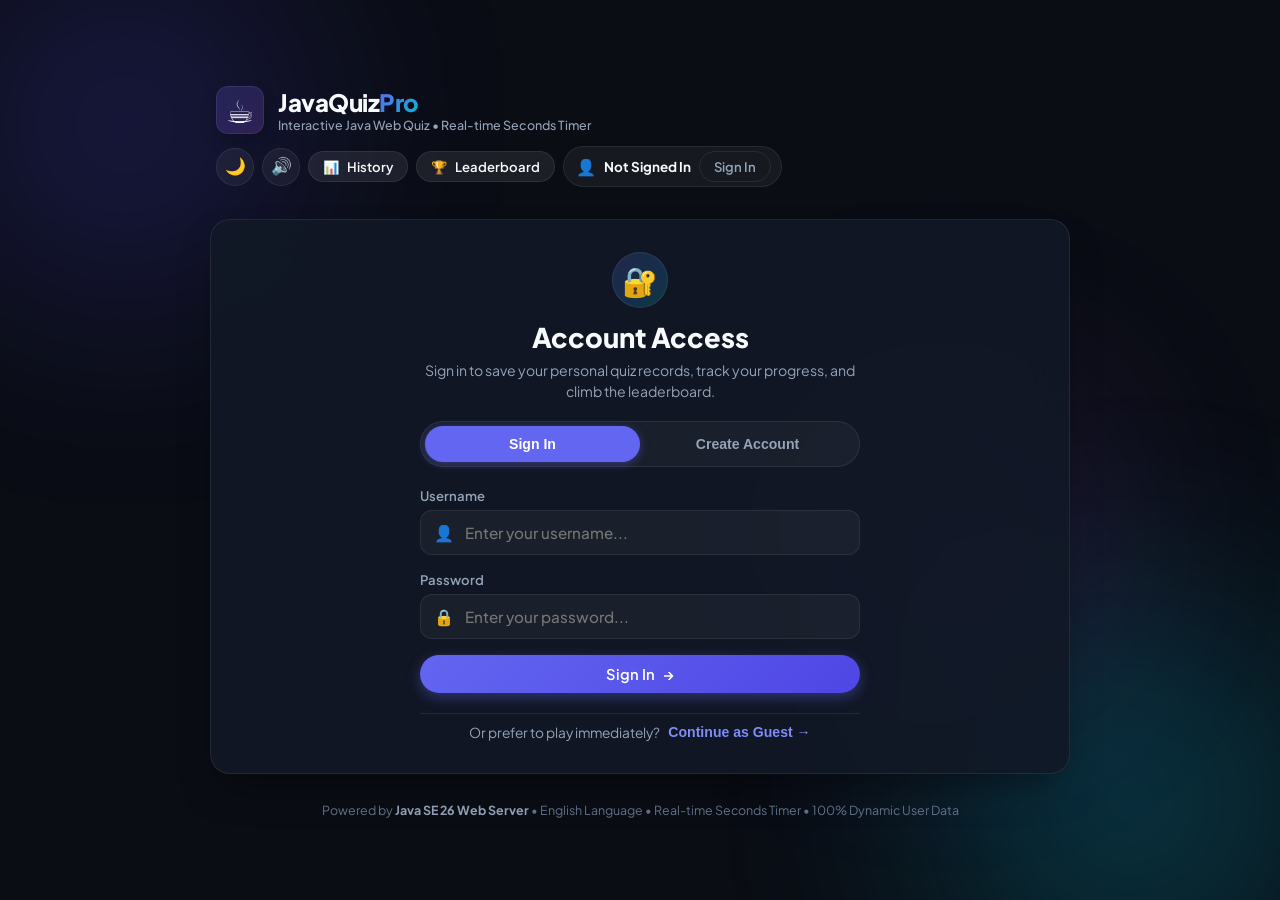
==== commit f2bedccb: "Add Login & Register system, remove pre-loaded dummy data, strictly English UI, and add theme toggle" ====
--- a/web/index.html
+++ b/web/index.html
@@ -3,14 +3,14 @@
 <head>
   <meta charset="UTF-8">
   <meta name="viewport" content="width=device-width, initial-scale=1.0">
-  <title>Java Quiz Master | Interactive Web Quiz Game</title>
+  <title>JavaQuiz Pro | Interactive Java Quiz Game</title>
   <link rel="stylesheet" href="style.css">
   <link rel="preconnect" href="https://fonts.googleapis.com">
   <link rel="preconnect" href="https://fonts.gstatic.com" crossorigin>
   <link href="https://fonts.googleapis.com/css2?family=Plus+Jakarta+Sans:wght@400;500;600;700;800&family=JetBrains+Mono:wght@400;600&display=swap" rel="stylesheet">
 </head>
 <body>
-  <!-- Background Ambient Glows -->
+  <!-- Ambient Background Glows -->
   <div class="ambient-glow glow-1"></div>
   <div class="ambient-glow glow-2"></div>
   <div class="ambient-glow glow-3"></div>
@@ -21,44 +21,158 @@
   <div class="app-container">
     <!-- Header -->
     <header class="app-header">
-      <div class="brand">
+      <div class="brand" id="brand-home" style="cursor: pointer;" title="Back to Home">
         <div class="brand-icon">☕</div>
         <div class="brand-text">
           <h1>JavaQuiz<span class="highlight">Pro</span></h1>
-          <p class="tagline">Java Web Game • Real-time Seconds Timer</p>
+          <p class="tagline">Interactive Java Web Quiz &bull; Real-time Seconds Timer</p>
         </div>
       </div>
+
       <div class="header-controls">
+        <!-- Theme Toggle -->
+        <button id="theme-btn" class="icon-btn" title="Toggle Light / Dark Mode">
+          <span id="theme-icon">🌙</span>
+        </button>
+
+        <!-- Sound Toggle -->
         <button id="sound-btn" class="icon-btn" title="Toggle Sound (Mute/Unmute)">
           <span class="icon" id="sound-icon">🔊</span>
         </button>
-        <button id="leaderboard-btn" class="pill-btn secondary" title="View High Scores">
+
+        <!-- History Button -->
+        <button id="history-btn" class="pill-btn secondary small" title="View Personal Quiz History">
+          <span>📊</span> History
+        </button>
+
+        <!-- Leaderboard Button -->
+        <button id="leaderboard-btn" class="pill-btn secondary small" title="View Global Leaderboard">
           <span>🏆</span> Leaderboard
         </button>
+
+        <!-- User Profile Pill -->
+        <div id="user-pill" class="user-pill">
+          <span class="user-avatar" id="user-avatar">👤</span>
+          <span class="user-name-label" id="user-name-display">Guest</span>
+          <button id="auth-action-btn" class="pill-btn outline small" title="Sign In or Sign Out">
+            <span id="auth-action-text">Sign In</span>
+          </button>
+        </div>
       </div>
     </header>
 
-    <!-- Main Content Area -->
+    <!-- Main Content Card -->
     <main class="main-card">
-      
-      <!-- ================= SCREEN 1: WELCOME / CONFIG ================= -->
+
+      <!-- ================= SCREEN 0: AUTHENTICATION (LOGIN & REGISTER) ================= -->
+      <section id="screen-auth" class="screen">
+        <div class="auth-card">
+          <div class="auth-header">
+            <div class="auth-icon-badge">🔐</div>
+            <h2>Account Access</h2>
+            <p>Sign in to save your personal quiz records, track your progress, and climb the leaderboard.</p>
+          </div>
+
+          <!-- Auth Tabs -->
+          <div class="auth-tabs">
+            <button id="tab-login" class="auth-tab active">Sign In</button>
+            <button id="tab-register" class="auth-tab">Create Account</button>
+          </div>
+
+          <!-- Alert Notice Box -->
+          <div id="auth-alert" class="auth-alert hidden"></div>
+
+          <!-- Sign In Form -->
+          <form id="login-form" class="auth-form">
+            <div class="form-group">
+              <label for="login-username">Username</label>
+              <div class="input-wrapper">
+                <span class="input-icon">👤</span>
+                <input type="text" id="login-username" placeholder="Enter your username..." autocomplete="username" required>
+              </div>
+            </div>
+
+            <div class="form-group">
+              <label for="login-password">Password</label>
+              <div class="input-wrapper">
+                <span class="input-icon">🔒</span>
+                <input type="password" id="login-password" placeholder="Enter your password..." autocomplete="current-password" required>
+              </div>
+            </div>
+
+            <button type="submit" class="pill-btn primary full-width">
+              <span>Sign In</span> <span class="arrow">&rarr;</span>
+            </button>
+          </form>
+
+          <!-- Register Form -->
+          <form id="register-form" class="auth-form hidden">
+            <div class="form-group">
+              <label for="reg-username">Username</label>
+              <div class="input-wrapper">
+                <span class="input-icon">👤</span>
+                <input type="text" id="reg-username" placeholder="At least 3 characters..." autocomplete="username" required minlength="3">
+              </div>
+            </div>
+
+            <div class="form-group">
+              <label for="reg-name">Display Name (Full Name)</label>
+              <div class="input-wrapper">
+                <span class="input-icon">🏷️</span>
+                <input type="text" id="reg-name" placeholder="How you want to be called..." required>
+              </div>
+            </div>
+
+            <div class="form-group">
+              <label for="reg-password">Password</label>
+              <div class="input-wrapper">
+                <span class="input-icon">🔒</span>
+                <input type="password" id="reg-password" placeholder="At least 4 characters..." autocomplete="new-password" required minlength="4">
+              </div>
+            </div>
+
+            <div class="form-group">
+              <label for="reg-password-confirm">Confirm Password</label>
+              <div class="input-wrapper">
+                <span class="input-icon">✔️</span>
+                <input type="password" id="reg-password-confirm" placeholder="Confirm your password..." autocomplete="new-password" required minlength="4">
+              </div>
+            </div>
+
+            <button type="submit" class="pill-btn primary full-width">
+              <span>Create Account</span> <span class="arrow">&rarr;</span>
+            </button>
+          </form>
+
+          <div class="auth-guest-row">
+            <span>Or prefer to play immediately?</span>
+            <button id="guest-btn" class="link-btn" type="button">Continue as Guest &rarr;</button>
+          </div>
+        </div>
+      </section>
+
+      <!-- ================= SCREEN 1: WELCOME & QUIZ CONFIGURATION ================= -->
       <section id="screen-welcome" class="screen active">
         <div class="welcome-hero">
           <span class="badge hero-badge">🚀 Challenge Your Knowledge</span>
-          <h2>Ready to test your Java & Tech skills?</h2>
+          <h2 id="welcome-greeting">Welcome to JavaQuiz Pro!</h2>
           <p>Answer questions before the seconds timer runs out! Complete all rounds to view your detailed end results and rank on the leaderboard.</p>
         </div>
 
+        <!-- User Stats Preview Banner (If Logged In) -->
+        <div id="user-stats-banner" class="user-stats-banner hidden">
+          <div class="user-stat-item">
+            <span class="stat-number" id="user-games-count">0</span>
+            <span class="stat-title">Quizzes Completed</span>
+          </div>
+          <div class="user-stat-divider"></div>
+          <div class="user-stat-item">
+            <span class="stat-number" id="user-best-score">0 pts</span>
+            <span class="stat-title">Personal Best Score</span>
+          </div>
+        </div>
+
         <form id="quiz-config-form" class="config-grid">
-          <!-- Player Name -->
-          <div class="config-group full-width">
-            <label for="player-name">Player Name</label>
-            <div class="input-wrapper">
-              <span class="input-icon">👤</span>
-              <input type="text" id="player-name" placeholder="Enter your name or gamer tag..." maxlength="24" autocomplete="off" required>
-            </div>
-          </div>
-
           <!-- Category Selection -->
           <div class="config-group full-width">
             <label>Select Category</label>
@@ -139,14 +253,14 @@
           <!-- Submit Button -->
           <div class="action-row full-width">
             <button type="submit" id="start-btn" class="pill-btn primary pulse-btn">
-              <span>Start Quiz</span> <span class="arrow">➔</span>
+              <span>Start Quiz</span> <span class="arrow">&rarr;</span>
             </button>
           </div>
         </form>
 
         <div class="tips-box">
-          <div class="tips-title">💡 Pro Tips:</div>
-          <p>You can use keyboard keys <strong>1, 2, 3, 4</strong> or <strong>A, B, C, D</strong> to select answers quickly. Watch out for the seconds timer countdown!</p>
+          <div class="tips-title">💡 Keyboard Shortcuts:</div>
+          <p>Press <strong>1, 2, 3, 4</strong> or <strong>A, B, C, D</strong> on your keyboard to pick options quickly. Press <strong>Enter</strong> to advance to the next question.</p>
         </div>
       </section>
 
@@ -210,7 +324,7 @@
             <span>⌨️ Press 1-4 or click an option</span>
           </div>
           <button id="next-btn" class="pill-btn primary" disabled>
-            <span id="next-btn-text">Next Question</span> <span class="arrow">➔</span>
+            <span id="next-btn-text">Next Question</span> <span class="arrow">&rarr;</span>
           </button>
         </div>
       </section>
@@ -250,22 +364,22 @@
           <div class="stat-card">
             <span class="stat-icon">🎯</span>
             <div class="stat-info">
-              <span class="stat-value" id="stat-score">0 / 0</span>
+              <span class="stat-value" id="stat-score">0 pts</span>
               <span class="stat-label">Final Score</span>
             </div>
           </div>
           <div class="stat-card correct">
             <span class="stat-icon">✅</span>
             <div class="stat-info">
-              <span class="stat-value" id="stat-correct">0</span>
-              <span class="stat-label">Correct</span>
+              <span class="stat-value" id="stat-correct">0 / 0</span>
+              <span class="stat-label">Correct Answers</span>
             </div>
           </div>
           <div class="stat-card wrong">
             <span class="stat-icon">❌</span>
             <div class="stat-info">
               <span class="stat-value" id="stat-wrong">0</span>
-              <span class="stat-label">Incorrect</span>
+              <span class="stat-label">Incorrect Answers</span>
             </div>
           </div>
           <div class="stat-card timeout">
@@ -286,7 +400,7 @@
             <span class="stat-icon">⚡</span>
             <div class="stat-info">
               <span class="stat-value" id="stat-avg-time">0s</span>
-              <span class="stat-label">Avg / Question</span>
+              <span class="stat-label">Avg Speed / Question</span>
             </div>
           </div>
         </div>
@@ -315,14 +429,14 @@
 
     </main>
 
-    <!-- Leaderboard Modal -->
+    <!-- Leaderboard Modal (Zero Pre-loaded Fake Scores) -->
     <div id="leaderboard-modal" class="modal-overlay hidden">
       <div class="modal-box">
         <div class="modal-header">
           <div class="modal-title">
-            <span>🏆</span> Top Hall of Fame
-          </div>
-          <button id="close-modal-btn" class="icon-btn close-btn" title="Close">&times;</button>
+            <span>🏆</span> Global Hall of Fame
+          </div>
+          <button id="close-leaderboard-btn" class="icon-btn close-btn" title="Close">&times;</button>
         </div>
         <div class="modal-body">
           <table class="leaderboard-table">
@@ -336,9 +450,14 @@
               </tr>
             </thead>
             <tbody id="leaderboard-rows">
-              <tr><td colspan="5" style="text-align:center">Loading scores...</td></tr>
+              <!-- Dynamically populated real user scores only -->
             </tbody>
           </table>
+          <div id="leaderboard-empty" class="empty-state-box hidden">
+            <div class="empty-icon">🏆</div>
+            <h4>No Scores Recorded Yet</h4>
+            <p>Complete a quiz game to set the very first high score on this leaderboard!</p>
+          </div>
         </div>
         <div class="modal-footer">
           <button id="refresh-leaderboard-btn" class="pill-btn outline small">🔄 Refresh</button>
@@ -347,12 +466,48 @@
       </div>
     </div>
 
+    <!-- Personal History Modal -->
+    <div id="history-modal" class="modal-overlay hidden">
+      <div class="modal-box">
+        <div class="modal-header">
+          <div class="modal-title">
+            <span>📊</span> My Quiz History
+          </div>
+          <button id="close-history-btn" class="icon-btn close-btn" title="Close">&times;</button>
+        </div>
+        <div class="modal-body">
+          <table class="leaderboard-table">
+            <thead>
+              <tr>
+                <th>Date</th>
+                <th>Category</th>
+                <th>Score</th>
+                <th>Accuracy</th>
+                <th>Time</th>
+              </tr>
+            </thead>
+            <tbody id="history-rows">
+              <!-- Dynamically populated user history only -->
+            </tbody>
+          </table>
+          <div id="history-empty" class="empty-state-box hidden">
+            <div class="empty-icon">🎮</div>
+            <h4>No Quiz History Yet</h4>
+            <p>You haven't completed any quizzes yet. Play a game to record your personal stats here!</p>
+          </div>
+        </div>
+        <div class="modal-footer">
+          <button id="history-ok-btn" class="pill-btn primary small">Done</button>
+        </div>
+      </div>
+    </div>
+
     <!-- Toast Notification -->
-    <div id="toast" class="toast hidden">Score copied to clipboard!</div>
+    <div id="toast" class="toast hidden">Message text here</div>
 
     <!-- Footer -->
     <footer class="app-footer">
-      <p>Powered by <strong>Java SE 26 Web Server</strong> • Built for speed, performance & learning</p>
+      <p>Powered by <strong>Java SE 26 Web Server</strong> &bull; English Language &bull; Real-time Seconds Timer &bull; 100% Dynamic User Data</p>
     </footer>
   </div>
 
--- a/web/style.css
+++ b/web/style.css
@@ -1,10 +1,11 @@
 /* ===================================================
-   JAVA QUIZ MASTER - MODERN RESPONSIVE STYLESHEET
+   JAVA QUIZ PRO - MODERN RESPONSIVE STYLESHEET
+   100% English Language Interface & Dynamic User Data
    =================================================== */
 
 :root {
   --bg-dark: #0a0d14;
-  --bg-card: rgba(18, 24, 38, 0.85);
+  --bg-card: rgba(18, 24, 38, 0.88);
   --bg-card-hover: rgba(26, 35, 55, 0.95);
   --border-card: rgba(255, 255, 255, 0.08);
   --border-focus: #6366f1;
@@ -40,6 +41,22 @@
   --transition: all 0.25s cubic-bezier(0.4, 0, 0.2, 1);
 }
 
+/* Light Mode Overrides */
+body.light-mode {
+  --bg-dark: #f1f5f9;
+  --bg-card: rgba(255, 255, 255, 0.94);
+  --bg-card-hover: rgba(248, 250, 252, 0.98);
+  --border-card: rgba(0, 0, 0, 0.09);
+  --text-main: #0f172a;
+  --text-muted: #475569;
+  --text-dim: #64748b;
+  --primary-glow: rgba(99, 102, 241, 0.25);
+}
+
+body.light-mode .ambient-glow {
+  opacity: 0.18;
+}
+
 *, *::before, *::after {
   box-sizing: border-box;
   margin: 0;
@@ -57,6 +74,7 @@
   padding: 24px 16px;
   overflow-x: hidden;
   position: relative;
+  transition: background-color 0.3s ease, color 0.3s ease;
 }
 
 /* Background Ambient Glows */
@@ -121,6 +139,8 @@
   justify-content: space-between;
   align-items: center;
   padding: 12px 6px;
+  flex-wrap: wrap;
+  gap: 12px;
 }
 
 .brand {
@@ -163,7 +183,33 @@
 .header-controls {
   display: flex;
   align-items: center;
-  gap: 10px;
+  gap: 8px;
+  flex-wrap: wrap;
+}
+
+/* User Pill in Header */
+.user-pill {
+  display: inline-flex;
+  align-items: center;
+  gap: 8px;
+  padding: 4px 10px 4px 12px;
+  background: rgba(255, 255, 255, 0.05);
+  border: 1px solid var(--border-card);
+  border-radius: var(--radius-full);
+  font-size: 0.84rem;
+}
+
+.user-avatar {
+  font-size: 1rem;
+}
+
+.user-name-label {
+  font-weight: 700;
+  color: var(--text-main);
+  max-width: 120px;
+  overflow: hidden;
+  text-overflow: ellipsis;
+  white-space: nowrap;
 }
 
 /* Buttons */
@@ -231,6 +277,25 @@
   font-size: 0.82rem;
 }
 
+.pill-btn.full-width {
+  width: 100%;
+}
+
+.link-btn {
+  background: none;
+  border: none;
+  color: #818cf8;
+  font-weight: 600;
+  cursor: pointer;
+  font-size: 0.88rem;
+  transition: var(--transition);
+}
+
+.link-btn:hover {
+  color: #a5b4fc;
+  text-decoration: underline;
+}
+
 .pulse-btn {
   animation: pulse-glow 2.5s infinite;
 }
@@ -241,8 +306,8 @@
 }
 
 .icon-btn {
-  width: 40px;
-  height: 40px;
+  width: 38px;
+  height: 38px;
   border-radius: 50%;
   border: 1px solid var(--border-card);
   background: rgba(255, 255, 255, 0.05);
@@ -251,7 +316,7 @@
   align-items: center;
   justify-content: center;
   cursor: pointer;
-  font-size: 1.1rem;
+  font-size: 1.05rem;
   transition: var(--transition);
 }
 
@@ -272,6 +337,7 @@
   min-height: 480px;
   display: flex;
   flex-direction: column;
+  transition: background 0.3s ease, border-color 0.3s ease;
 }
 
 /* Screens Visibility */
@@ -309,10 +375,131 @@
   margin-bottom: 14px;
 }
 
-/* SCREEN 1: WELCOME */
+/* ===================================================
+   SCREEN 0: AUTHENTICATION (LOGIN & REGISTER)
+   =================================================== */
+
+.auth-card {
+  max-width: 440px;
+  margin: 0 auto;
+  display: flex;
+  flex-direction: column;
+  gap: 20px;
+}
+
+.auth-header {
+  text-align: center;
+}
+
+.auth-icon-badge {
+  width: 56px;
+  height: 56px;
+  border-radius: 50%;
+  background: linear-gradient(135deg, rgba(99, 102, 241, 0.2), rgba(6, 182, 212, 0.2));
+  border: 1px solid var(--border-card);
+  display: flex;
+  align-items: center;
+  justify-content: center;
+  font-size: 1.8rem;
+  margin: 0 auto 12px;
+}
+
+.auth-header h2 {
+  font-size: 1.7rem;
+  font-weight: 800;
+  margin-bottom: 6px;
+}
+
+.auth-header p {
+  color: var(--text-muted);
+  font-size: 0.88rem;
+  line-height: 1.45;
+}
+
+.auth-tabs {
+  display: flex;
+  background: rgba(255, 255, 255, 0.04);
+  border: 1px solid var(--border-card);
+  border-radius: var(--radius-full);
+  padding: 4px;
+}
+
+.auth-tab {
+  flex: 1;
+  padding: 10px;
+  border: none;
+  background: transparent;
+  color: var(--text-muted);
+  font-weight: 700;
+  font-size: 0.88rem;
+  border-radius: var(--radius-full);
+  cursor: pointer;
+  transition: var(--transition);
+}
+
+.auth-tab.active {
+  background: var(--primary);
+  color: #ffffff;
+  box-shadow: 0 2px 10px var(--primary-glow);
+}
+
+.auth-alert {
+  padding: 12px 16px;
+  border-radius: var(--radius-sm);
+  font-size: 0.86rem;
+  font-weight: 600;
+  line-height: 1.4;
+  animation: fadeIn 0.25s ease;
+}
+
+.auth-alert.error {
+  background: var(--danger-bg);
+  border: 1px solid var(--danger);
+  color: #fca5a5;
+}
+
+.auth-alert.success {
+  background: var(--success-bg);
+  border: 1px solid var(--success);
+  color: #86efac;
+}
+
+.auth-form {
+  display: flex;
+  flex-direction: column;
+  gap: 16px;
+}
+
+.form-group {
+  display: flex;
+  flex-direction: column;
+  gap: 6px;
+}
+
+.form-group label {
+  font-size: 0.82rem;
+  font-weight: 600;
+  color: var(--text-muted);
+}
+
+.auth-guest-row {
+  display: flex;
+  align-items: center;
+  justify-content: center;
+  gap: 8px;
+  font-size: 0.86rem;
+  color: var(--text-muted);
+  padding-top: 10px;
+  border-top: 1px solid var(--border-card);
+}
+
+/* ===================================================
+   SCREEN 1: WELCOME & QUIZ CONFIG
+   =================================================== */
+
 .welcome-hero {
   text-align: center;
-  margin-bottom: 28px;
+  margin-bottom: 24px;
 }
 
 .welcome-hero h2 {
@@ -324,12 +511,57 @@
   -webkit-text-fill-color: transparent;
 }
 
+body.light-mode .welcome-hero h2 {
+  background: linear-gradient(135deg, #0f172a 40%, #334155);
+  -webkit-background-clip: text;
+  -webkit-text-fill-color: transparent;
+}
+
 .welcome-hero p {
   color: var(--text-muted);
   font-size: 0.95rem;
   max-width: 600px;
   margin: 0 auto;
   line-height: 1.5;
+}
+
+/* User Stats Preview Banner */
+.user-stats-banner {
+  display: flex;
+  align-items: center;
+  justify-content: space-around;
+  padding: 14px 20px;
+  background: rgba(99, 102, 241, 0.08);
+  border: 1px solid rgba(99, 102, 241, 0.25);
+  border-radius: var(--radius-md);
+  margin-bottom: 24px;
+}
+
+.user-stat-item {
+  display: flex;
+  flex-direction: column;
+  align-items: center;
+  gap: 2px;
+}
+
+.user-stat-item .stat-number {
+  font-size: 1.3rem;
+  font-weight: 800;
+  font-family: var(--font-mono);
+  color: #a5b4fc;
+}
+
+.user-stat-item .stat-title {
+  font-size: 0.75rem;
+  font-weight: 600;
+  text-transform: uppercase;
+  color: var(--text-muted);
+}
+
+.user-stat-divider {
+  width: 1px;
+  height: 32px;
+  background: rgba(255, 255, 255, 0.1);
 }
 
 .config-grid {
@@ -382,6 +614,10 @@
   transition: var(--transition);
 }
 
+body.light-mode .input-wrapper input {
+  background: rgba(0, 0, 0, 0.03);
+}
+
 .input-wrapper input:focus {
   outline: none;
   border-color: var(--primary);
@@ -425,6 +661,11 @@
   border-color: var(--primary);
   color: #c7d2fe;
   box-shadow: 0 2px 10px rgba(99, 102, 241, 0.25);
+}
+
+body.light-mode .chip input:checked + .chip-label {
+  color: #4338ca;
+  background: rgba(99, 102, 241, 0.14);
 }
 
 /* Timer Mode Selector */
@@ -503,7 +744,7 @@
 }
 
 .tips-title {
-  color: #cbd5e1;
+  color: var(--text-main);
   font-weight: 700;
   margin-bottom: 4px;
 }
@@ -557,6 +798,10 @@
   fill: none;
   stroke: rgba(255, 255, 255, 0.08);
   stroke-width: 6;
+}
+
+body.light-mode .timer-circle-bg {
+  stroke: rgba(0, 0, 0, 0.08);
 }
 
 .timer-circle-fg {
@@ -667,7 +912,7 @@
   font-size: 1.25rem;
   font-weight: 700;
   line-height: 1.45;
-  color: #ffffff;
+  color: var(--text-main);
 }
 
 /* Options Grid */
@@ -694,6 +939,10 @@
   transition: var(--transition);
   position: relative;
   overflow: hidden;
+}
+
+body.light-mode .option-btn {
+  background: rgba(0, 0, 0, 0.025);
 }
 
 .option-btn:hover:not(:disabled) {
@@ -718,6 +967,11 @@
   transition: var(--transition);
 }
 
+body.light-mode .option-letter {
+  background: rgba(0, 0, 0, 0.06);
+  color: #4f46e5;
+}
+
 .option-text {
   flex-grow: 1;
   line-height: 1.35;
@@ -773,7 +1027,7 @@
   border-radius: var(--radius-sm);
   font-size: 0.88rem;
   line-height: 1.5;
-  color: #e2e8f0;
+  color: var(--text-main);
   animation: fadeIn 0.3s ease;
 }
 
@@ -832,9 +1086,6 @@
 .result-header h2 {
   font-size: 2rem;
   font-weight: 800;
-  background: linear-gradient(135deg, #ffffff 40%, #cbd5e1);
-  -webkit-background-clip: text;
-  -webkit-text-fill-color: transparent;
   margin-bottom: 6px;
 }
 
@@ -873,6 +1124,10 @@
   fill: none;
   stroke: rgba(255, 255, 255, 0.08);
   stroke-width: 10;
+}
+
+body.light-mode .result-circle-bg {
+  stroke: rgba(0, 0, 0, 0.08);
 }
 
 .result-circle-fg {
@@ -902,7 +1157,7 @@
   font-size: 1.9rem;
   font-weight: 800;
   font-family: var(--font-mono);
-  color: #ffffff;
+  color: var(--text-main);
   line-height: 1;
 }
 
@@ -922,7 +1177,7 @@
 
 .player-greeting {
   font-size: 1.1rem;
-  color: #cbd5e1;
+  color: var(--text-main);
 }
 
 .performance-tag {
@@ -963,6 +1218,10 @@
   border-radius: var(--radius-md);
 }
 
+body.light-mode .stat-card {
+  background: rgba(0, 0, 0, 0.02);
+}
+
 .stat-card .stat-icon {
   font-size: 1.4rem;
 }
@@ -976,7 +1235,7 @@
   font-size: 1.15rem;
   font-weight: 800;
   font-family: var(--font-mono);
-  color: #ffffff;
+  color: var(--text-main);
 }
 
 .stat-card.correct .stat-value { color: var(--success); }
@@ -1015,7 +1274,7 @@
   font-size: 1.15rem;
   font-weight: 700;
   margin-bottom: 16px;
-  color: #cbd5e1;
+  color: var(--text-main);
 }
 
 .review-list {
@@ -1065,7 +1324,7 @@
 .review-question {
   font-size: 0.95rem;
   font-weight: 600;
-  color: #ffffff;
+  color: var(--text-main);
 }
 
 .review-answers {
@@ -1081,7 +1340,7 @@
 }
 
 .review-answer-row strong {
-  min-width: 100px;
+  min-width: 110px;
   color: var(--text-muted);
 }
 
@@ -1094,8 +1353,12 @@
   line-height: 1.4;
 }
 
+body.light-mode .review-exp {
+  background: rgba(0, 0, 0, 0.05);
+}
+
 /* ===================================================
-   MODAL & TOAST
+   MODALS & EMPTY STATES
    =================================================== */
 
 .modal-overlay {
@@ -1115,11 +1378,11 @@
 }
 
 .modal-box {
-  background: #141b2d;
+  background: var(--bg-card);
   border: 1px solid var(--border-card);
   border-radius: var(--radius-lg);
   width: 100%;
-  max-width: 560px;
+  max-width: 580px;
   box-shadow: 0 25px 50px -12px rgba(0, 0, 0, 0.7);
   overflow: hidden;
 }
@@ -1138,7 +1401,7 @@
   gap: 8px;
   font-size: 1.15rem;
   font-weight: 700;
-  color: #ffffff;
+  color: var(--text-main);
 }
 
 .close-btn {
@@ -1149,7 +1412,7 @@
 }
 
 .close-btn:hover {
-  color: #ffffff;
+  color: var(--text-main);
 }
 
 .modal-body {
@@ -1179,8 +1442,41 @@
   border-bottom: 1px solid rgba(255, 255, 255, 0.04);
 }
 
+body.light-mode .leaderboard-table td {
+  border-bottom: 1px solid rgba(0, 0, 0, 0.05);
+}
+
 .leaderboard-table tr:hover td {
   background: rgba(255, 255, 255, 0.02);
+}
+
+/* Empty State Box (When no scores exist) */
+.empty-state-box {
+  display: flex;
+  flex-direction: column;
+  align-items: center;
+  text-align: center;
+  padding: 32px 16px;
+  gap: 8px;
+}
+
+.empty-state-box .empty-icon {
+  font-size: 2.6rem;
+  opacity: 0.7;
+  margin-bottom: 4px;
+}
+
+.empty-state-box h4 {
+  font-size: 1.05rem;
+  font-weight: 700;
+  color: var(--text-main);
+}
+
+.empty-state-box p {
+  font-size: 0.85rem;
+  color: var(--text-muted);
+  max-width: 320px;
+  line-height: 1.4;
 }
 
 .modal-footer {
@@ -1269,4 +1565,14 @@
   .quiz-top-bar {
     align-items: flex-start;
   }
-}
+
+  .app-header {
+    flex-direction: column;
+    align-items: flex-start;
+  }
+
+  .header-controls {
+    width: 100%;
+    justify-content: space-between;
+  }
+}
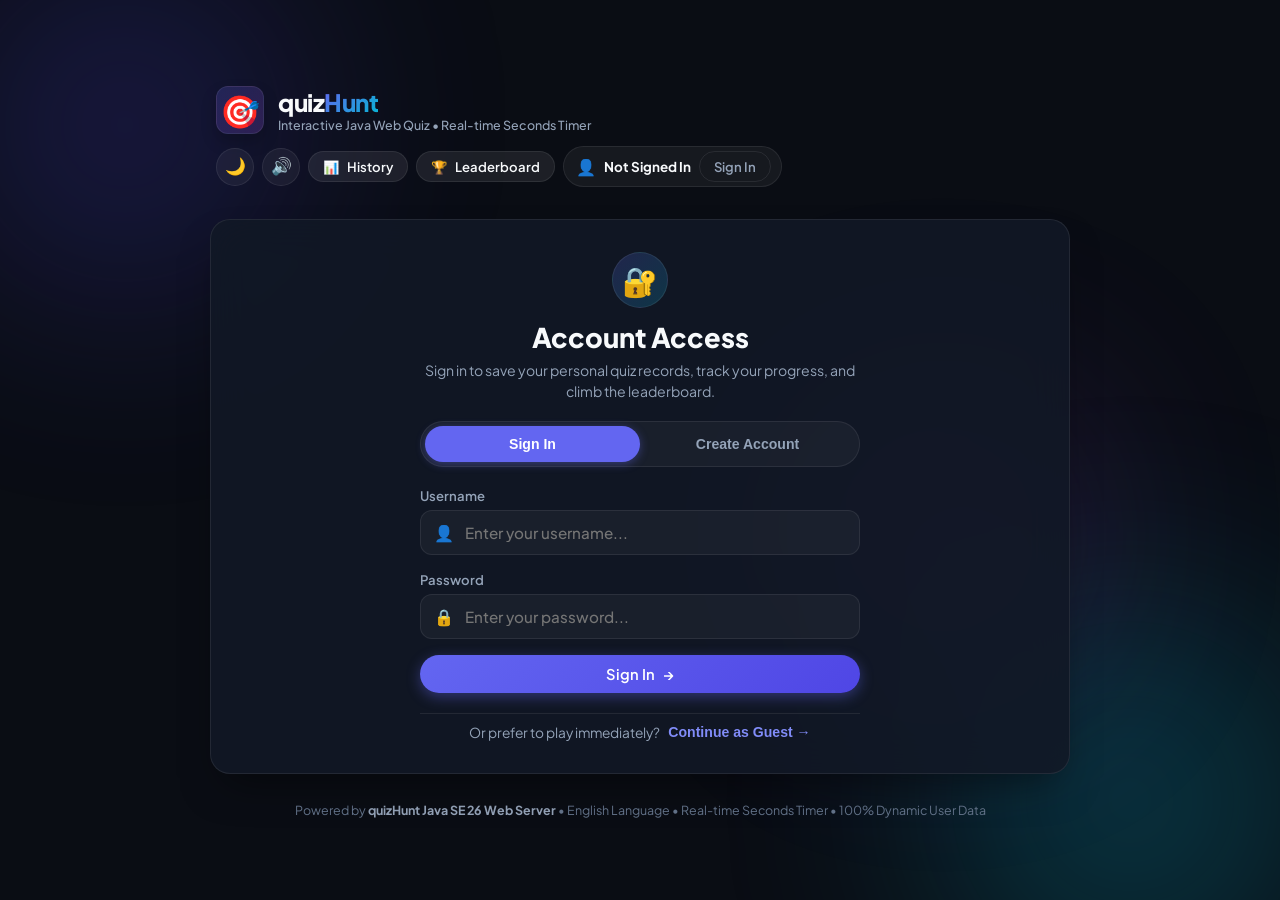
==== commit 710adcc0: "Rebrand project to quizHunt" ====
--- a/web/index.html
+++ b/web/index.html
@@ -3,7 +3,7 @@
 <head>
   <meta charset="UTF-8">
   <meta name="viewport" content="width=device-width, initial-scale=1.0">
-  <title>JavaQuiz Pro | Interactive Java Quiz Game</title>
+  <title>quizHunt | Interactive Java Quiz Game</title>
   <link rel="stylesheet" href="style.css">
   <link rel="preconnect" href="https://fonts.googleapis.com">
   <link rel="preconnect" href="https://fonts.gstatic.com" crossorigin>
@@ -22,9 +22,9 @@
     <!-- Header -->
     <header class="app-header">
       <div class="brand" id="brand-home" style="cursor: pointer;" title="Back to Home">
-        <div class="brand-icon">☕</div>
+        <div class="brand-icon">🎯</div>
         <div class="brand-text">
-          <h1>JavaQuiz<span class="highlight">Pro</span></h1>
+          <h1>quiz<span class="highlight">Hunt</span></h1>
           <p class="tagline">Interactive Java Web Quiz &bull; Real-time Seconds Timer</p>
         </div>
       </div>
@@ -155,7 +155,7 @@
       <section id="screen-welcome" class="screen active">
         <div class="welcome-hero">
           <span class="badge hero-badge">🚀 Challenge Your Knowledge</span>
-          <h2 id="welcome-greeting">Welcome to JavaQuiz Pro!</h2>
+          <h2 id="welcome-greeting">Welcome to quizHunt!</h2>
           <p>Answer questions before the seconds timer runs out! Complete all rounds to view your detailed end results and rank on the leaderboard.</p>
         </div>
 
@@ -507,7 +507,7 @@
 
     <!-- Footer -->
     <footer class="app-footer">
-      <p>Powered by <strong>Java SE 26 Web Server</strong> &bull; English Language &bull; Real-time Seconds Timer &bull; 100% Dynamic User Data</p>
+      <p>Powered by <strong>quizHunt Java SE 26 Web Server</strong> &bull; English Language &bull; Real-time Seconds Timer &bull; 100% Dynamic User Data</p>
     </footer>
   </div>
 
